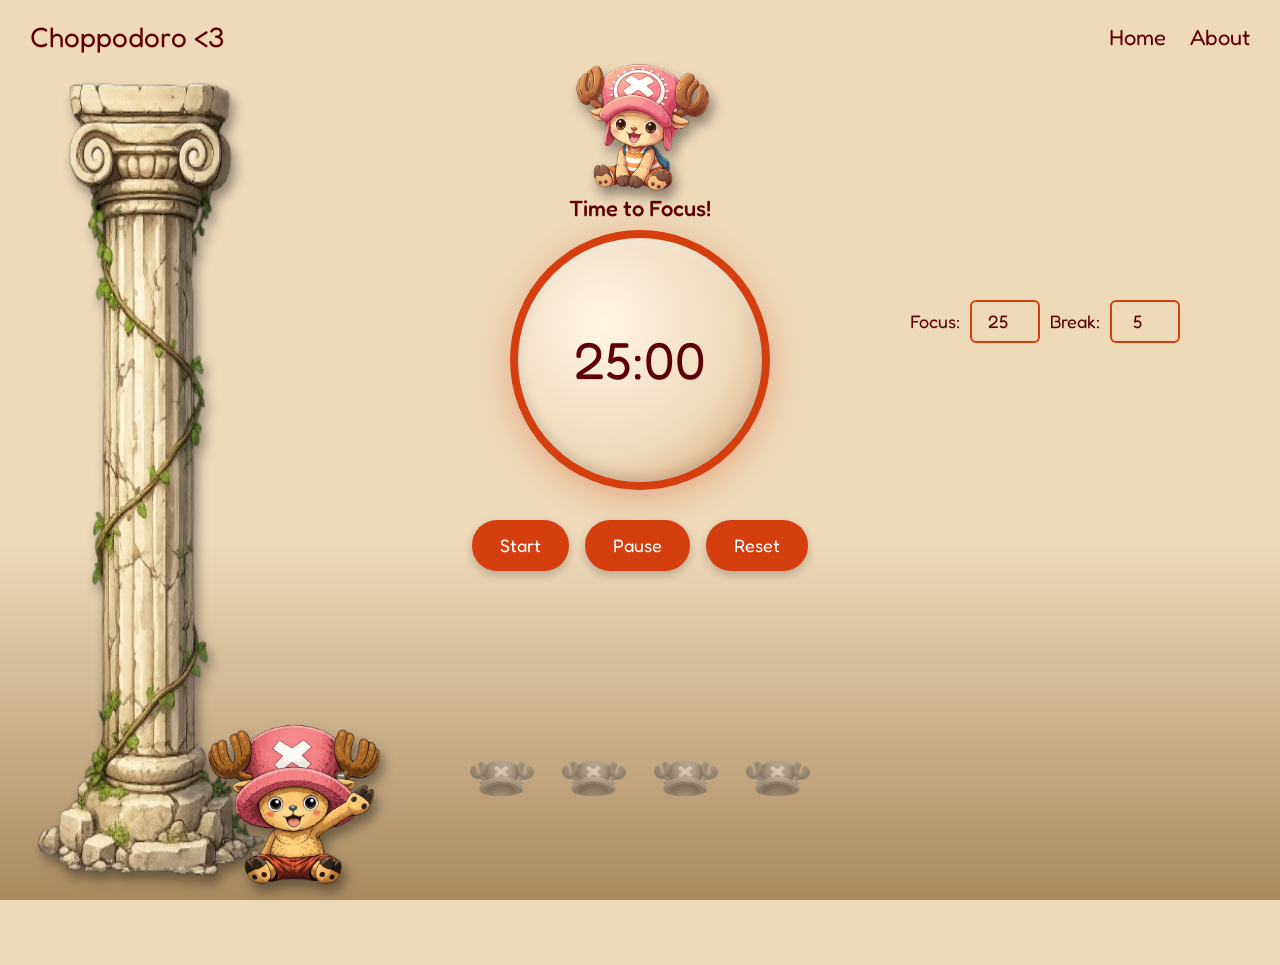
==== index.html @ 263a7dcc "initial commit -Choppodoro project" ====
<!DOCTYPE html>
<html>
<head>
  <title>Pomodoro Chopper</title>
  <link href="https://cdn.jsdelivr.net/npm/bootstrap@5.3.0/dist/css/bootstrap.min.css" rel="stylesheet">
  <link href="https://fonts.googleapis.com/css2?family=Fredoka+One&family=Nunito:wght@400;700&display=swap" rel="stylesheet">
  <link rel="stylesheet" href="index.css">
</head>
 
<body>
 
  <div id="leaves-container"></div>
 
  <div id="pillar">
    <img src="pillar.png">
  </div>
 
  <div id="choppertop">
    <img src="chopper1.png" id="chopperIdle">
  </div>

  <div id="inputs">
    <label for="work-duration">Focus:</label>
    <input type="number" id="work-duration" value="25" min="1">
    <label for="break-duration">Break:</label>
    <input type="number" id="break-duration" value="5" min="1">
  </div>
 
  <div id="message">
    <h2>Time to Focus!</h2>
  </div>
 
  <div id="timer">
    <div id="time">25:00</div>
  </div>
 
  <div id="controls">
    <button id="start">Start</button>
    <button id="pause">Pause</button>
    <button id="reset">Reset</button>
  </div>
 
  <div id="progress">
    <img src="hat.png">
    <img src="hat.png">
    <img src="hat.png">
    <img src="hat.png">
  </div>
 
  <div id="chopperBottom">
    <img src="wave.png">
  </div>
  
  <div id="navbar">
  <div id="brand">Choppodoro <3 </div>
  <div id="nav-links">
    <a href="index.html">Home</a>
    <a href="about.html">About</a>
  </div>
</div>
<script src="index.js"></script>
</body>
</html>
---- index.css ----
* {
  box-sizing: border-box;
}
 
body {
  margin: 0;
  font-family: 'Fredoka One', cursive;
  background: linear-gradient(to bottom,
    #EED9B9 60%,
    #c4a882 85%,
    #a8895e 100%);
  height: 100vh;
  overflow: hidden;
  position: relative;
}
 
/* ── leaves ── */
#leaves-container {
  position: fixed;
  top: 0;
  left: 0;
  width: 100%;
  height: 100%;
  pointer-events: none;
  z-index: 0;
  overflow: hidden;
}
 
.leaf {
  position: absolute;
  top: -40px;
  opacity: 0;
  animation: fall linear infinite;
}
 
@keyframes fall {
  0%   { top: -40px; opacity: 0;   transform: translateX(0px)  rotate(0deg);   }
  10%  {              opacity: 1;                                               }
  90%  {              opacity: 1;                                               }
  100% { top: 100vh;  opacity: 0;   transform: translateX(60px) rotate(360deg); }
}
 
/* ── pillar ── */
#pillar {
  position: absolute;
  left: -60px;
  bottom: -65px;
  width: 420px;
  height: 102%;
  z-index: 1;
}

#pillar img {
  width: 100%;
  height: 100%;
  object-fit: fill;
  display: block;
  mix-blend-mode: multiply;
  filter: drop-shadow(4px 8px 6px rgba(0,0,0,0.4));
}

/* ── top chopper (above timer) ── */
#choppertop {
  position: absolute;
  top: 30px;
  left: 50%;
  transform: translateX(-50%);
  z-index: 2;
}
 
#choppertop img {
  width: 140px;
  mix-blend-mode: multiply;
  filter: drop-shadow(4px 8px 6px rgba(0,0,0,0.4));
}
 
/* ── inputs top right ── */
#inputs {
  position: absolute;
  top: 300px;
  right: 100px;
  z-index: 10;
  color: #5E0006;
  font-size: 18px;
  display: flex;
  align-items: center;
  gap: 10px;
}
 
#inputs input {
  width: 70px;
  border: 2px solid #D53E0F;
  border-radius: 6px;
  padding: 6px 8px;
  background: #EED9B9;
  color: #5E0006;
  font-family: 'Fredoka One', cursive;
  font-size: 18px;
  text-align: center;
}
 
/* ── message ── */
#message {
  position: absolute;
  top: 195px;
  width: 100%;
  text-align: center;
  color: #5E0006;
  z-index: 2;
}
 
#message h2 {
  font-family: 'Fredoka One', cursive;
  font-size: 22px;
  margin: 0;
}
 
/* ── timer circle ── */
#timer {
  position: absolute;
  top: 230px;
  left: 50%;
  transform: translateX(-50%);
  width: 260px;
  height: 260px;
  border: 8px solid #D53E0F;
  border-radius: 50%;
  display: flex;
  justify-content: center;
  align-items: center;
  background: radial-gradient(circle at 35% 35%, #fff5e6, #EED9B9 60%, #d4956a);
  box-shadow:
    0 8px 32px rgba(213, 62, 15, 0.3),
    inset 0 -4px 12px rgba(0,0,0,0.15),
    inset 0 4px 8px rgba(255,255,255,0.4);
  z-index: 2;
}
 
#time {
  font-family: 'Fredoka One', cursive;
  font-size: 52px;
  color: #5E0006;
}
 
/* ── buttons ── */
#controls {
  position: absolute;
  top: 520px;
  left: 50%;
  transform: translateX(-50%);
  z-index: 10;
  display: flex;
  gap: 16px;
  white-space: nowrap;
}
 
button {
  background: #D53E0F;
  border: none;
  color: white;
  padding: 12px 28px;
  border-radius: 25px;
  font-family: 'Fredoka One', cursive;
  font-size: 18px;
  cursor: pointer;
  box-shadow: 0 4px 10px rgba(0,0,0,0.2);
  transition: background 0.2s, transform 0.1s;
}
 
button:hover {
  background: #9B0F06;
  transform: scale(1.05);
}
 
/* ── hat progress ── */
#progress {
  position: absolute;
  bottom: 60px;
  left: 50%;
  transform: translateX(-50%);
  z-index: 10;
  display: flex;
  gap: 12px;
  align-items: center;
}
 
#progress img {
  width: 80px;
  mix-blend-mode: multiply;
  filter: drop-shadow(2px 4px 4px rgba(0,0,0,0.3));
}
 
/* ── bottom chopper ── */
#chopperBottom {
  position: absolute;
  left: 200px;
  bottom: 0;
  z-index: 2;
}
 
#chopperBottom img {
  width: 190px;
  mix-blend-mode: multiply;
  filter: drop-shadow(4px 8px 6px rgba(0,0,0,0.4));
}

#navbar {
  position: absolute;
  top: 0;
  left: 0;
  width: 100%;
  display: flex;
  justify-content: space-between;
  align-items: center;
  padding: 16px 30px;
  z-index: 10;
}

#brand {
  font-family: 'Fredoka One', cursive;
  font-size: 28px;
  color: #5E0006;
}

#nav-links {
  display: flex;
  right: 30px;
  gap: 24px;
}

#nav-links a {
  font-family: 'Fredoka One', cursive;
  font-size: 22px;
  color: #5E0006;
  text-decoration: none;
}

#nav-links a:hover {
  color: #D53E0F;
}

#progress img {
  opacity: 0.4;
  filter: grayscale(100%);
  transition: all 0.5s ease;
}

@keyframes bounce {
  0%, 100% { transform: translateX(-50%) translateY(0px); }
  50%       { transform: translateX(-50%) translateY(-12px); }
}

@keyframes sway {
  0%   { transform: translateX(0px) rotate(0deg); }
  25%  { transform: translateX(15px) rotate(3deg); }
  75%  { transform: translateX(-15px) rotate(-3deg); }
  100% { transform: translateX(0px) rotate(0deg); }
}
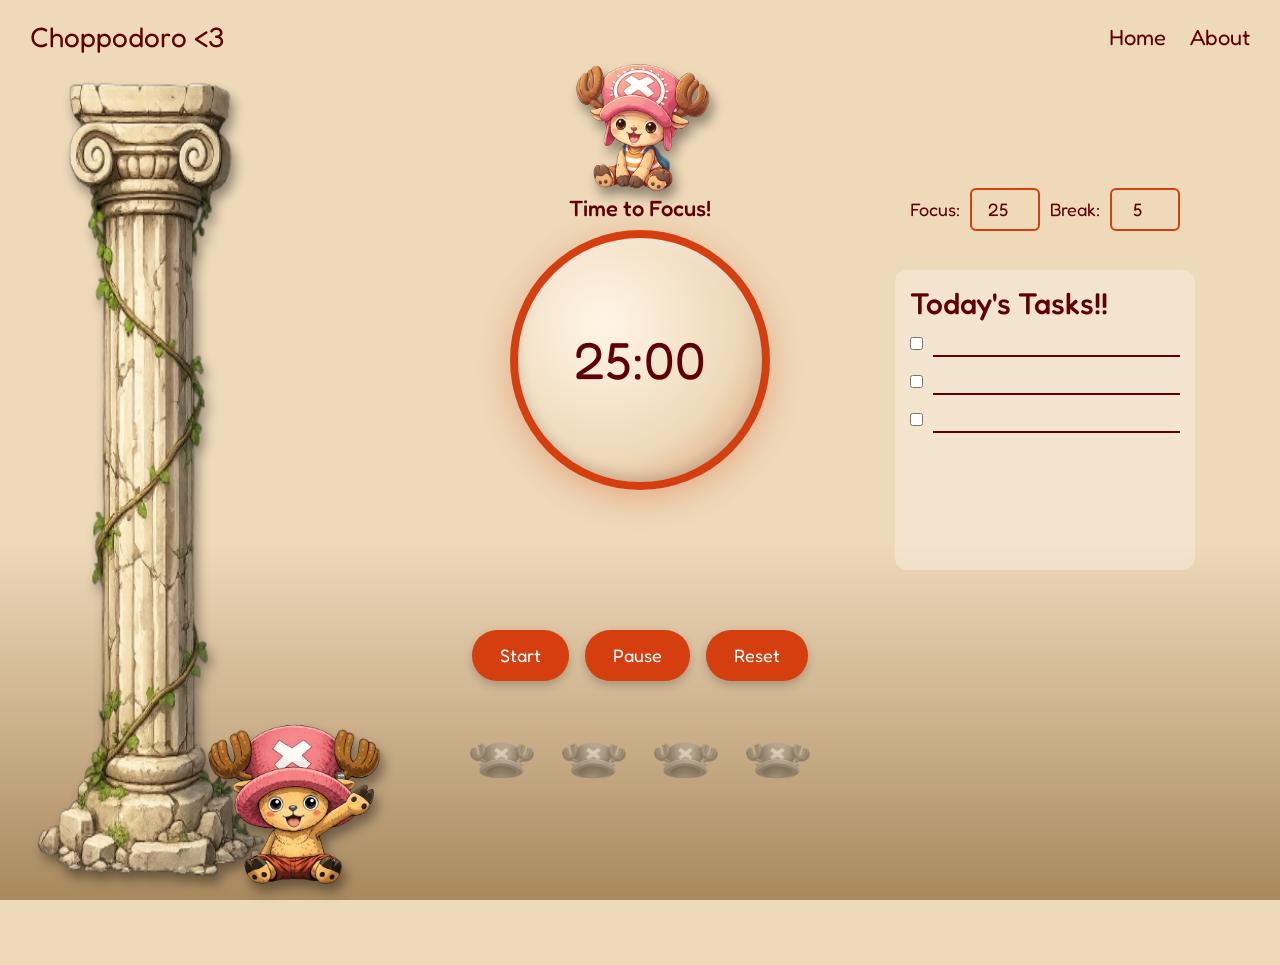
==== commit e140bca6: "added a to do list with overflow and saves tasks" ====
--- a/index.html
+++ b/index.html
@@ -1,7 +1,7 @@
 <!DOCTYPE html>
 <html>
 <head>
-  <title>Pomodoro Chopper</title>
+  <title>Choppodoro</title>
   <link href="https://cdn.jsdelivr.net/npm/bootstrap@5.3.0/dist/css/bootstrap.min.css" rel="stylesheet">
   <link href="https://fonts.googleapis.com/css2?family=Fredoka+One&family=Nunito:wght@400;700&display=swap" rel="stylesheet">
   <link rel="stylesheet" href="index.css">
@@ -50,6 +50,25 @@
   <div id="chopperBottom">
     <img src="wave.png">
   </div>
+
+<div id="todo-panel">
+  <h3>Today's Tasks!!</h3>
+
+  <div id="task-list">
+    <div class="task-row">
+     <input type="checkbox">
+     <input type="text" class="task-input">
+    </div>
+    <div class="task-row">
+     <input type="checkbox">
+     <input type="text" class="task-input">
+    </div>
+    <div class="task-row">
+     <input type="checkbox">
+     <input type="text" class="task-input">
+    </div>
+  </div>
+</div>
   
   <div id="navbar">
   <div id="brand">Choppodoro <3 </div>
@@ -57,7 +76,8 @@
     <a href="index.html">Home</a>
     <a href="about.html">About</a>
   </div>
-</div>
+  </div>
+  </div>
 <script src="index.js"></script>
 </body>
 </html>
--- a/index.css
+++ b/index.css
@@ -77,7 +77,7 @@
 /* ── inputs top right ── */
 #inputs {
   position: absolute;
-  top: 300px;
+  top: 188px;
   right: 100px;
   z-index: 10;
   color: #5E0006;
@@ -145,7 +145,7 @@
 /* ── buttons ── */
 #controls {
   position: absolute;
-  top: 520px;
+  top: 70%;
   left: 50%;
   transform: translateX(-50%);
   z-index: 10;
@@ -175,7 +175,7 @@
 /* ── hat progress ── */
 #progress {
   position: absolute;
-  bottom: 60px;
+  top: 78%;
   left: 50%;
   transform: translateX(-50%);
   z-index: 10;
@@ -255,4 +255,63 @@
   25%  { transform: translateX(15px) rotate(3deg); }
   75%  { transform: translateX(-15px) rotate(-3deg); }
   100% { transform: translateX(0px) rotate(0deg); }
-}+}
+
+h3 {
+  font-family: 'Fredoka One', cursive;
+  font-size: 30px;
+  color: #5E0006;
+  margin-bottom: 8px;
+}
+
+#todo-panel {
+  position: absolute;
+  right: 85px;
+  top: 270px;
+  width: 300px;
+  height: 300px;
+
+  overflow-y: auto;
+  overflow-x: hidden;
+
+  background: rgba(255,255,255,0.3);
+  backdrop-filter: blur(6px);
+
+  padding: 15px;
+  border-radius: 12px;
+}
+
+#task-list {
+  display: flex;
+  flex-direction: column;
+  gap: 10px;
+}
+
+.task-row {
+  display: flex;
+  align-items: center;
+  gap: 10px;
+}
+
+.task-input {
+  width: 260px;
+  border: none;
+  border-bottom: 2px solid #5E0006;
+  background: transparent;
+
+  font-family: 'Fredoka One', cursive;
+  font-size: 16px;
+
+  outline: none;
+}
+
+#checkbox {
+  width: 20px;
+  height: 20px;
+  border: 2px solid #5E0006;
+  border-radius: 4px;
+  background: transparent;
+  cursor: pointer;
+}
+
+
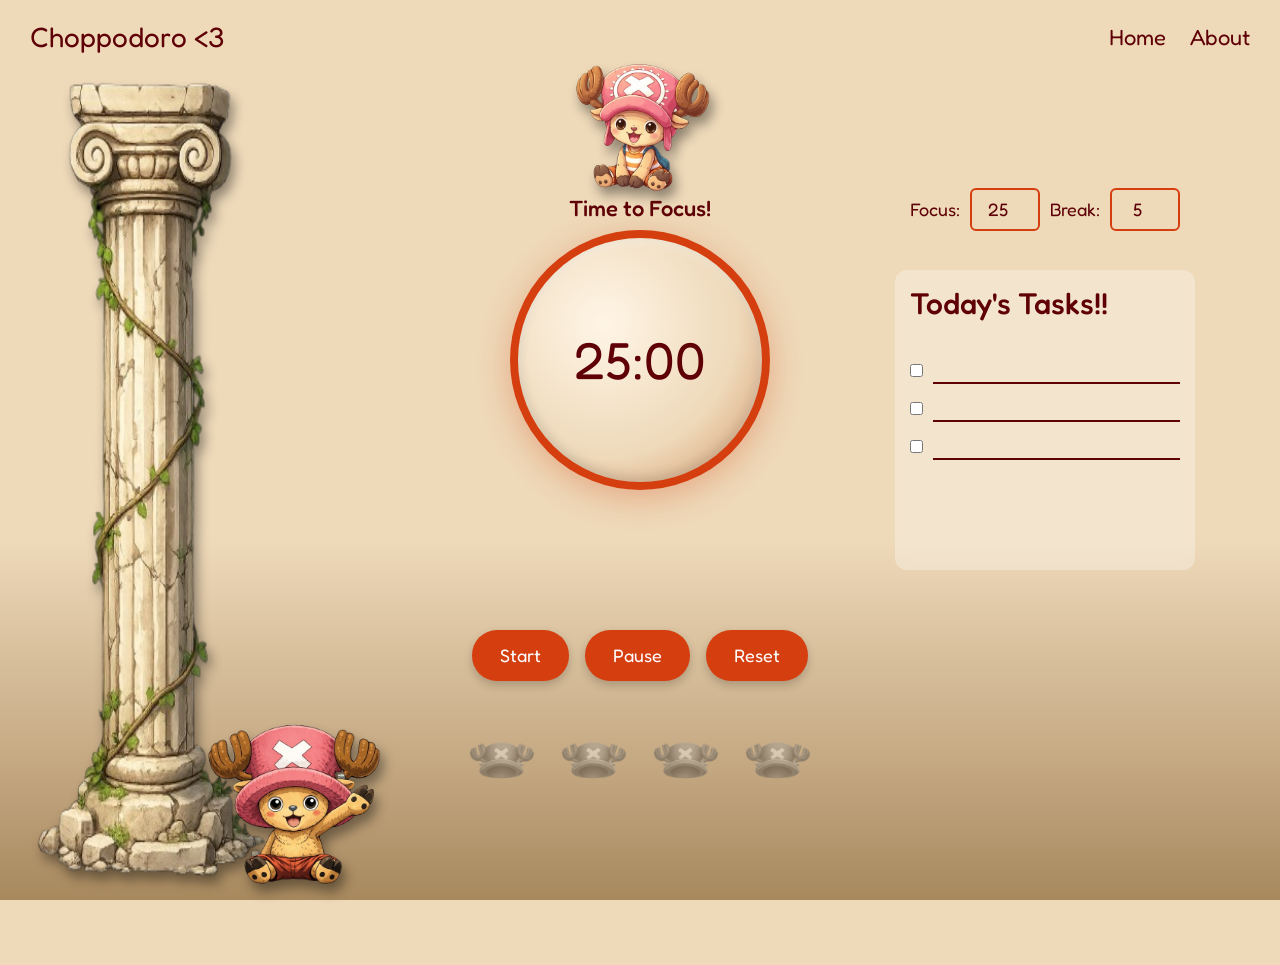
==== commit 2ccc814e: "added notifications" ====
--- a/index.html
+++ b/index.html
@@ -78,6 +78,7 @@
   </div>
   </div>
   </div>
+  <audio id="alarmSound" src="cutee.mp3"></audio>
 <script src="index.js"></script>
 </body>
 </html>
--- a/index.css
+++ b/index.css
@@ -261,7 +261,7 @@
   font-family: 'Fredoka One', cursive;
   font-size: 30px;
   color: #5E0006;
-  margin-bottom: 8px;
+  margin-bottom: 35px;
 }
 
 #todo-panel {
@@ -270,7 +270,6 @@
   top: 270px;
   width: 300px;
   height: 300px;
-
   overflow-y: auto;
   overflow-x: hidden;
 
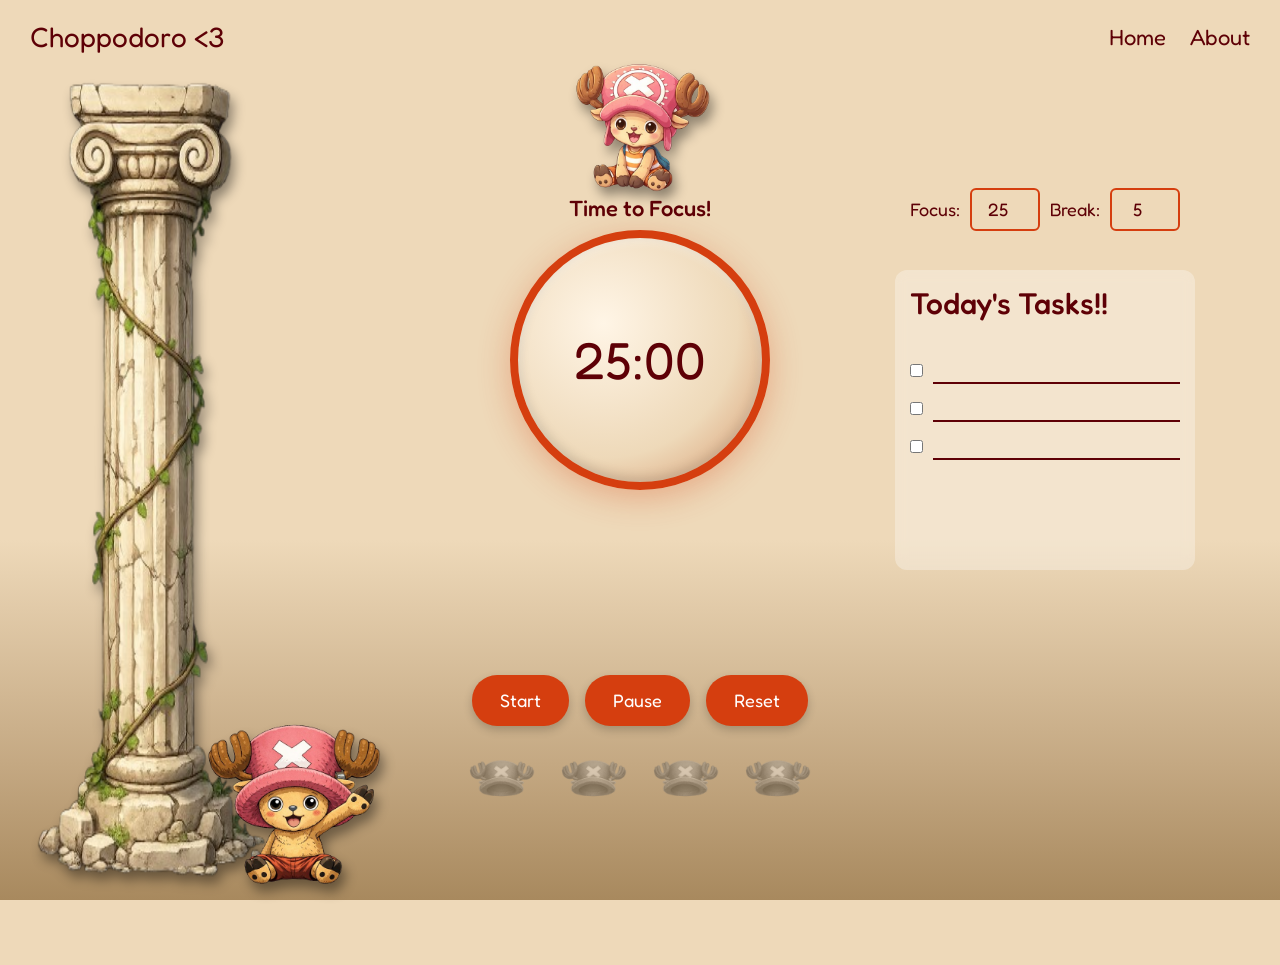
==== commit 6a583413: "edited alarm sound and made other changes" ====
--- a/index.html
+++ b/index.html
@@ -78,7 +78,7 @@
   </div>
   </div>
   </div>
-  <audio id="alarmSound" src="cutee.mp3"></audio>
+  <audio id="alarmSound" src="alarm.mp3"></audio>
 <script src="index.js"></script>
 </body>
 </html>
--- a/index.css
+++ b/index.css
@@ -145,7 +145,7 @@
 /* ── buttons ── */
 #controls {
   position: absolute;
-  top: 70%;
+  top: 75%;
   left: 50%;
   transform: translateX(-50%);
   z-index: 10;
@@ -175,7 +175,7 @@
 /* ── hat progress ── */
 #progress {
   position: absolute;
-  top: 78%;
+  top: 80%;
   left: 50%;
   transform: translateX(-50%);
   z-index: 10;
@@ -313,4 +313,9 @@
   cursor: pointer;
 }
 
-
+.task-row input[type="checkbox"]:checked + .task-input {
+  text-decoration: line-through;
+  opacity: 0.6;
+}
+
+
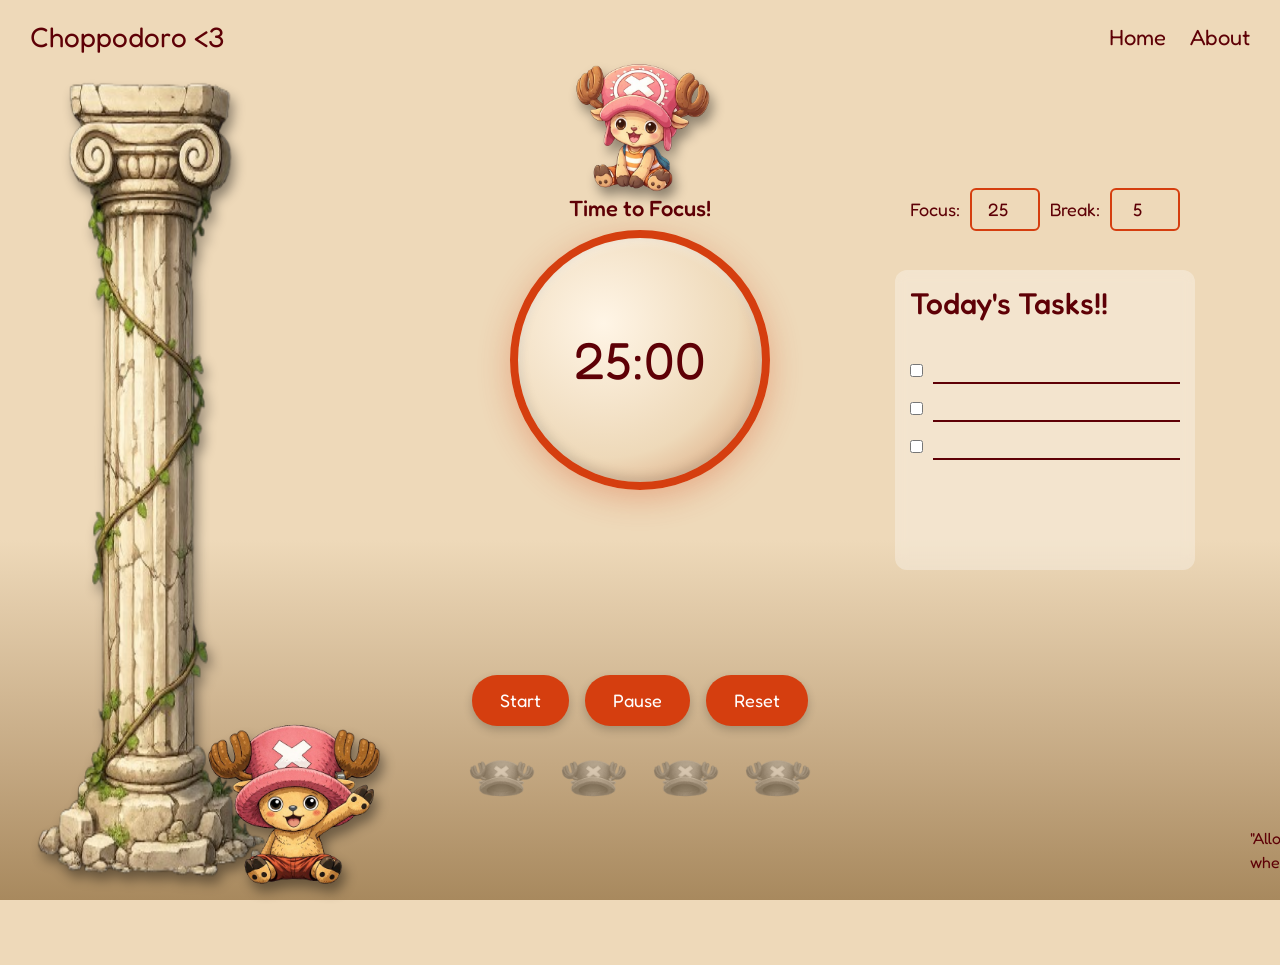
==== commit 4de83687: "alarm sound and popup notfications added" ====
--- a/index.html
+++ b/index.html
@@ -79,6 +79,7 @@
   </div>
   </div>
   <audio id="alarmSound" src="alarm.mp3"></audio>
+  <p id="perm">"Allow Notifications to notify you <br> when your sessions are complete!"</p>
 <script src="index.js"></script>
 </body>
 </html>
--- a/index.css
+++ b/index.css
@@ -318,4 +318,19 @@
   opacity: 0.6;
 }
 
-
+#perm {
+  position: absolute;
+  bottom: 10px;
+  width: 100%;
+  left: 1250px;
+  color: #5E0006;
+  z-index: 2;
+}
+ 
+#perm h2 {
+  font-family: 'Fredoka One', cursive;
+  font-size: 22px;
+  margin: 0;
+}
+
+
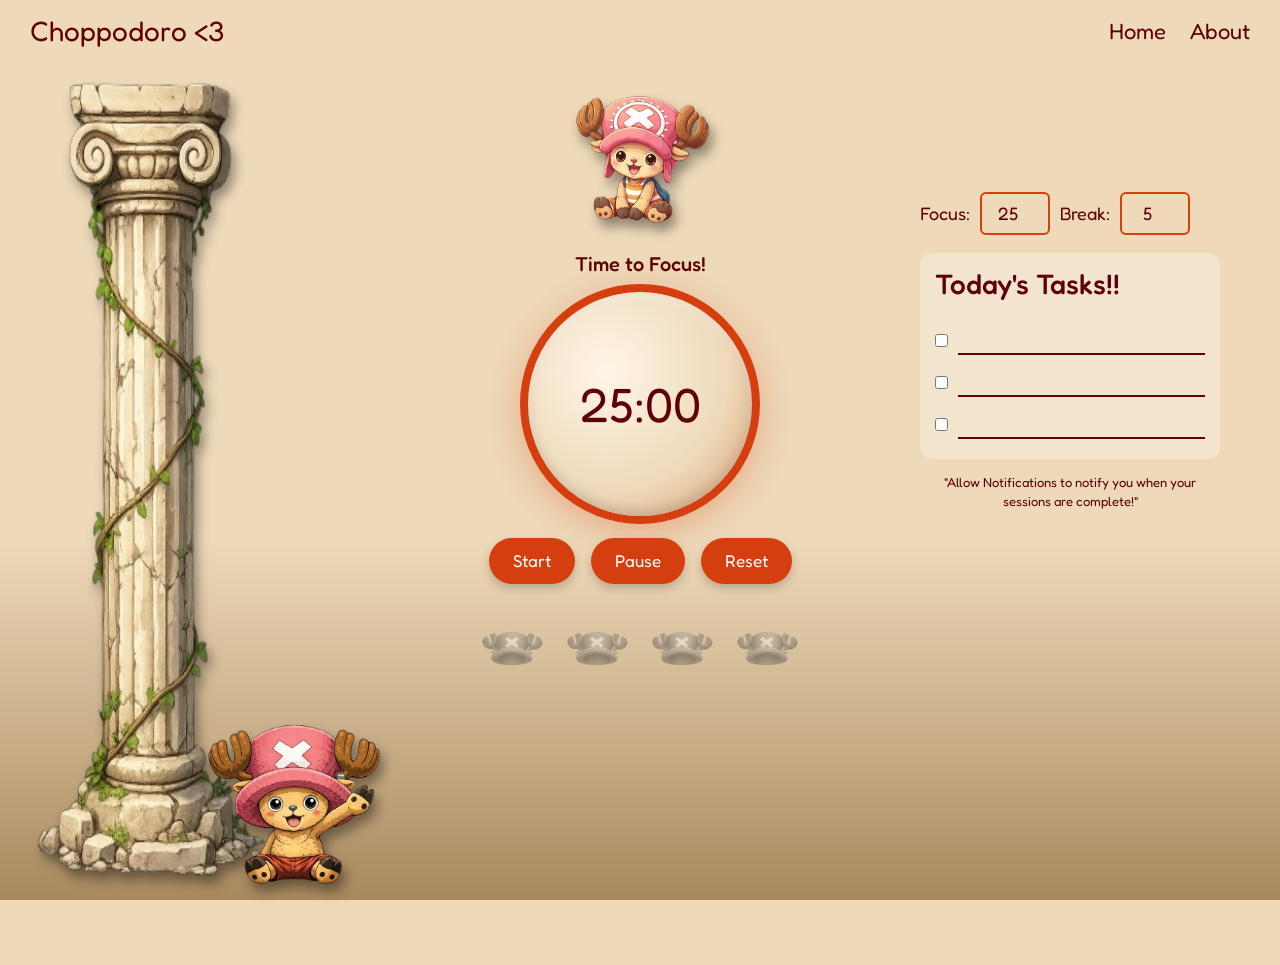
==== commit d078580e: "added responsive design" ====
--- a/index.html
+++ b/index.html
@@ -1,89 +1,86 @@
 <!DOCTYPE html>
-<html>
+<html lang="en">
 <head>
   <title>Choppodoro</title>
+  <meta name="viewport" content="width=device-width, initial-scale=1.0">
   <link href="https://cdn.jsdelivr.net/npm/bootstrap@5.3.0/dist/css/bootstrap.min.css" rel="stylesheet">
   <link href="https://fonts.googleapis.com/css2?family=Fredoka+One&family=Nunito:wght@400;700&display=swap" rel="stylesheet">
   <link rel="stylesheet" href="index.css">
 </head>
- 
+
 <body>
- 
+
   <div id="leaves-container"></div>
- 
-  <div id="pillar">
-    <img src="pillar.png">
-  </div>
- 
-  <div id="choppertop">
-    <img src="chopper1.png" id="chopperIdle">
+
+  <!-- Decorative: stays absolute on all sizes -->
+  <div id="pillar"><img src="pillar.png"></div>
+  <div id="chopperBottom"><img src="wave.png"></div>
+
+  <!-- Navbar -->
+  <nav id="navbar">
+    <div id="brand">Choppodoro &lt;3</div>
+    <div id="nav-links">
+      <a href="index.html">Home</a>
+      <a href="about.html">About</a>
+    </div>
+  </nav>
+
+  <!-- Main two-column layout -->
+  <div id="app">
+
+    <div id="center-col">
+      <div id="choppertop">
+        <img src="chopper1.png" id="chopperIdle">
+      </div>
+      <div id="message">
+        <h2>Time to Focus!</h2>
+      </div>
+      <div id="timer">
+        <div id="time">25:00</div>
+      </div>
+      <div id="controls">
+        <button id="start">Start</button>
+        <button id="pause">Pause</button>
+        <button id="reset">Reset</button>
+      </div>
+      <div id="progress">
+        <img src="hat.png">
+        <img src="hat.png">
+        <img src="hat.png">
+        <img src="hat.png">
+      </div>
+    </div>
+
+    <div id="right-col">
+      <div id="inputs">
+        <label for="work-duration">Focus:</label>
+        <input type="number" id="work-duration" value="25" min="1">
+        <label for="break-duration">Break:</label>
+        <input type="number" id="break-duration" value="5" min="1">
+      </div>
+      <div id="todo-panel">
+        <h3>Today's Tasks!!</h3>
+        <div id="task-list">
+          <div class="task-row">
+            <input type="checkbox">
+            <input type="text" class="task-input">
+          </div>
+          <div class="task-row">
+            <input type="checkbox">
+            <input type="text" class="task-input">
+          </div>
+          <div class="task-row">
+            <input type="checkbox">
+            <input type="text" class="task-input">
+          </div>
+        </div>
+      </div>
+      <p id="perm">"Allow Notifications to notify you when your sessions are complete!"</p>
+    </div>
+
   </div>
 
-  <div id="inputs">
-    <label for="work-duration">Focus:</label>
-    <input type="number" id="work-duration" value="25" min="1">
-    <label for="break-duration">Break:</label>
-    <input type="number" id="break-duration" value="5" min="1">
-  </div>
- 
-  <div id="message">
-    <h2>Time to Focus!</h2>
-  </div>
- 
-  <div id="timer">
-    <div id="time">25:00</div>
-  </div>
- 
-  <div id="controls">
-    <button id="start">Start</button>
-    <button id="pause">Pause</button>
-    <button id="reset">Reset</button>
-  </div>
- 
-  <div id="progress">
-    <img src="hat.png">
-    <img src="hat.png">
-    <img src="hat.png">
-    <img src="hat.png">
-  </div>
- 
-  <div id="chopperBottom">
-    <img src="wave.png">
-  </div>
-
-<div id="todo-panel">
-  <h3>Today's Tasks!!</h3>
-
-  <div id="task-list">
-    <div class="task-row">
-     <input type="checkbox">
-     <input type="text" class="task-input">
-    </div>
-    <div class="task-row">
-     <input type="checkbox">
-     <input type="text" class="task-input">
-    </div>
-    <div class="task-row">
-     <input type="checkbox">
-     <input type="text" class="task-input">
-    </div>
-  </div>
-</div>
-  
-  <div id="navbar">
-  <div id="brand">Choppodoro <3 </div>
-  <div id="nav-links">
-    <a href="index.html">Home</a>
-    <a href="about.html">About</a>
-  </div>
-  </div>
-  </div>
   <audio id="alarmSound" src="alarm.mp3"></audio>
-  <p id="perm">"Allow Notifications to notify you <br> when your sessions are complete!"</p>
-<script src="index.js"></script>
+  <script src="index.js"></script>
 </body>
 </html>
-
-
-
- 
--- a/index.css
+++ b/index.css
@@ -1,7 +1,7 @@
 * {
   box-sizing: border-box;
 }
- 
+
 body {
   margin: 0;
   font-family: 'Fredoka One', cursive;
@@ -9,38 +9,39 @@
     #EED9B9 60%,
     #c4a882 85%,
     #a8895e 100%);
+  min-height: 100vh;
   height: 100vh;
+  display: flex;
+  flex-direction: column;
+  position: relative;
   overflow: hidden;
-  position: relative;
-}
- 
-/* ── leaves ── */
+}
+
+/* ── Falling leaves ── */
 #leaves-container {
   position: fixed;
-  top: 0;
-  left: 0;
-  width: 100%;
-  height: 100%;
+  top: 0; left: 0;
+  width: 100%; height: 100%;
   pointer-events: none;
   z-index: 0;
   overflow: hidden;
 }
- 
+
 .leaf {
   position: absolute;
   top: -40px;
   opacity: 0;
   animation: fall linear infinite;
 }
- 
+
 @keyframes fall {
-  0%   { top: -40px; opacity: 0;   transform: translateX(0px)  rotate(0deg);   }
+  0%   { top: -40px; opacity: 0;  transform: translateX(0px)  rotate(0deg);   }
   10%  {              opacity: 1;                                               }
   90%  {              opacity: 1;                                               }
-  100% { top: 100vh;  opacity: 0;   transform: translateX(60px) rotate(360deg); }
-}
- 
-/* ── pillar ── */
+  100% { top: 100vh;  opacity: 0;  transform: translateX(60px) rotate(360deg); }
+}
+
+/* ── Pillar (always decorative / absolute) ── */
 #pillar {
   position: absolute;
   left: -60px;
@@ -48,45 +49,179 @@
   width: 420px;
   height: 102%;
   z-index: 1;
+  pointer-events: none;
 }
 
 #pillar img {
-  width: 100%;
-  height: 100%;
+  width: 100%; height: 100%;
   object-fit: fill;
   display: block;
   mix-blend-mode: multiply;
   filter: drop-shadow(4px 8px 6px rgba(0,0,0,0.4));
 }
 
-/* ── top chopper (above timer) ── */
-#choppertop {
-  position: absolute;
-  top: 30px;
-  left: 50%;
-  transform: translateX(-50%);
+/* ── Navbar ── */
+#navbar {
+  position: relative;
+  z-index: 10;
+  display: flex;
+  justify-content: space-between;
+  align-items: center;
+  padding: 10px 30px;
+  flex-shrink: 0;
+}
+
+#brand {
+  font-family: 'Fredoka One', cursive;
+  font-size: 28px;
+  color: #5E0006;
+}
+
+#nav-links { display: flex; gap: 24px; }
+
+#nav-links a {
+  font-family: 'Fredoka One', cursive;
+  font-size: 22px;
+  color: #5E0006;
+  text-decoration: none;
+}
+
+#nav-links a:hover { color: #D53E0F; }
+
+/* ══════════════════════════════════════════════
+   DESKTOP LAYOUT
+   Centre column is truly centred; right column
+   is position:absolute so it doesn't shift the
+   centre content.
+══════════════════════════════════════════════ */
+#app {
+  flex: 1;
+  position: relative;        /* right-col anchors to this */
+  display: flex;
+  justify-content: center;   /* centres center-col */
+  align-items: flex-start;
+  padding-bottom: 30px;
   z-index: 2;
 }
- 
+
+/* Centre column — truly centred */
+#center-col {
+  display: flex;
+  flex-direction: column;
+  align-items: center;
+}
+
 #choppertop img {
   width: 140px;
   mix-blend-mode: multiply;
   filter: drop-shadow(4px 8px 6px rgba(0,0,0,0.4));
 }
- 
-/* ── inputs top right ── */
+
+#message {
+  text-align: center;
+  color: #5E0006;
+  margin-top: -20px;
+}
+
+#message h2 {
+  font-family: 'Fredoka One', cursive;
+  font-size: 20px;
+  margin: 0;
+}
+
+#timer {
+  width: 240px;
+  height: 240px;
+  border: 8px solid #D53E0F;
+  border-radius: 50%;
+  display: flex;
+  justify-content: center;
+  align-items: center;
+  background: radial-gradient(circle at 35% 35%, #fff5e6, #EED9B9 60%, #d4956a);
+  box-shadow:
+    0 8px 32px rgba(213, 62, 15, 0.3),
+    inset 0 -4px 12px rgba(0,0,0,0.15),
+    inset 0 4px 8px rgba(255,255,255,0.4);
+  margin-top: 8px;
+}
+
+#time {
+  font-family: 'Fredoka One', cursive;
+  font-size: 48px;
+  color: #5E0006;
+}
+
+#controls {
+  display: flex;
+  gap: 16px;
+  margin-top: 14px;
+}
+
+button {
+  background: #D53E0F;
+  border: none;
+  color: white;
+  padding: 10px 24px;
+  border-radius: 25px;
+  font-family: 'Fredoka One', cursive;
+  font-size: 17px;
+  cursor: pointer;
+  box-shadow: 0 4px 10px rgba(0,0,0,0.2);
+  transition: background 0.2s, transform 0.1s;
+}
+
+button:hover {
+  background: #9B0F06;
+  transform: scale(1.05);
+}
+
+#progress {
+  display: flex;
+  gap: 10px;
+  align-items: center;
+  margin-top: 10px;
+}
+
+#progress img {
+  width: 75px;
+  mix-blend-mode: multiply;
+  opacity: 0.4;
+  filter: grayscale(100%);
+  transition: all 0.5s ease;
+}
+
+/* ── Bottom chopper: hidden by default, desktop only ── */
+#chopperBottom {
+  display: none;
+}
+
+#chopperBottom img {
+  width: 190px;
+  mix-blend-mode: multiply;
+  filter: drop-shadow(4px 8px 6px rgba(0,0,0,0.4));
+}
+
+/* Right column — absolutely positioned so it
+   doesn't push the centred timer sideways */
+#right-col {
+  position: absolute;
+  right: 60px;
+  top: 0;
+  width: 300px;
+  display: flex;
+  flex-direction: column;
+}
+
 #inputs {
-  position: absolute;
-  top: 188px;
-  right: 100px;
-  z-index: 10;
+  display: flex;
+  align-items: center;
+  gap: 10px;
   color: #5E0006;
   font-size: 18px;
-  display: flex;
-  align-items: center;
-  gap: 10px;
-}
- 
+  margin-bottom: 18px;
+  margin-top: 130px; /* aligns with message/timer area */
+}
+
 #inputs input {
   width: 70px;
   border: 2px solid #D53E0F;
@@ -98,219 +233,45 @@
   font-size: 18px;
   text-align: center;
 }
- 
-/* ── message ── */
-#message {
-  position: absolute;
-  top: 195px;
+
+#todo-panel {
   width: 100%;
-  text-align: center;
-  color: #5E0006;
-  z-index: 2;
-}
- 
-#message h2 {
-  font-family: 'Fredoka One', cursive;
-  font-size: 22px;
-  margin: 0;
-}
- 
-/* ── timer circle ── */
-#timer {
-  position: absolute;
-  top: 230px;
-  left: 50%;
-  transform: translateX(-50%);
-  width: 260px;
-  height: 260px;
-  border: 8px solid #D53E0F;
-  border-radius: 50%;
-  display: flex;
-  justify-content: center;
-  align-items: center;
-  background: radial-gradient(circle at 35% 35%, #fff5e6, #EED9B9 60%, #d4956a);
-  box-shadow:
-    0 8px 32px rgba(213, 62, 15, 0.3),
-    inset 0 -4px 12px rgba(0,0,0,0.15),
-    inset 0 4px 8px rgba(255,255,255,0.4);
-  z-index: 2;
-}
- 
-#time {
-  font-family: 'Fredoka One', cursive;
-  font-size: 52px;
-  color: #5E0006;
-}
- 
-/* ── buttons ── */
-#controls {
-  position: absolute;
-  top: 75%;
-  left: 50%;
-  transform: translateX(-50%);
-  z-index: 10;
-  display: flex;
-  gap: 16px;
-  white-space: nowrap;
-}
- 
-button {
-  background: #D53E0F;
-  border: none;
-  color: white;
-  padding: 12px 28px;
-  border-radius: 25px;
-  font-family: 'Fredoka One', cursive;
-  font-size: 18px;
-  cursor: pointer;
-  box-shadow: 0 4px 10px rgba(0,0,0,0.2);
-  transition: background 0.2s, transform 0.1s;
-}
- 
-button:hover {
-  background: #9B0F06;
-  transform: scale(1.05);
-}
- 
-/* ── hat progress ── */
-#progress {
-  position: absolute;
-  top: 80%;
-  left: 50%;
-  transform: translateX(-50%);
-  z-index: 10;
-  display: flex;
-  gap: 12px;
-  align-items: center;
-}
- 
-#progress img {
-  width: 80px;
-  mix-blend-mode: multiply;
-  filter: drop-shadow(2px 4px 4px rgba(0,0,0,0.3));
-}
- 
-/* ── bottom chopper ── */
-#chopperBottom {
-  position: absolute;
-  left: 200px;
-  bottom: 0;
-  z-index: 2;
-}
- 
-#chopperBottom img {
-  width: 190px;
-  mix-blend-mode: multiply;
-  filter: drop-shadow(4px 8px 6px rgba(0,0,0,0.4));
-}
-
-#navbar {
-  position: absolute;
-  top: 0;
-  left: 0;
-  width: 100%;
-  display: flex;
-  justify-content: space-between;
-  align-items: center;
-  padding: 16px 30px;
-  z-index: 10;
-}
-
-#brand {
-  font-family: 'Fredoka One', cursive;
-  font-size: 28px;
-  color: #5E0006;
-}
-
-#nav-links {
-  display: flex;
-  right: 30px;
-  gap: 24px;
-}
-
-#nav-links a {
-  font-family: 'Fredoka One', cursive;
-  font-size: 22px;
-  color: #5E0006;
-  text-decoration: none;
-}
-
-#nav-links a:hover {
-  color: #D53E0F;
-}
-
-#progress img {
-  opacity: 0.4;
-  filter: grayscale(100%);
-  transition: all 0.5s ease;
-}
-
-@keyframes bounce {
-  0%, 100% { transform: translateX(-50%) translateY(0px); }
-  50%       { transform: translateX(-50%) translateY(-12px); }
-}
-
-@keyframes sway {
-  0%   { transform: translateX(0px) rotate(0deg); }
-  25%  { transform: translateX(15px) rotate(3deg); }
-  75%  { transform: translateX(-15px) rotate(-3deg); }
-  100% { transform: translateX(0px) rotate(0deg); }
-}
-
-h3 {
-  font-family: 'Fredoka One', cursive;
-  font-size: 30px;
-  color: #5E0006;
-  margin-bottom: 35px;
-}
-
-#todo-panel {
-  position: absolute;
-  right: 85px;
-  top: 270px;
-  width: 300px;
-  height: 300px;
-  overflow-y: auto;
-  overflow-x: hidden;
-
   background: rgba(255,255,255,0.3);
   backdrop-filter: blur(6px);
-
-  padding: 15px;
+  padding: 15px 15px 20px;
   border-radius: 12px;
+  overflow-y: auto;
+  max-height: 310px;
+}
+
+h3 {
+  font-family: 'Fredoka One', cursive;
+  font-size: 28px;
+  color: #5E0006;
+  margin-bottom: 25px;
 }
 
 #task-list {
   display: flex;
   flex-direction: column;
+  gap: 14px;
+}
+
+.task-row {
+  display: flex;
+  align-items: center;
   gap: 10px;
 }
 
-.task-row {
-  display: flex;
-  align-items: center;
-  gap: 10px;
-}
-
 .task-input {
-  width: 260px;
+  flex: 1;
   border: none;
   border-bottom: 2px solid #5E0006;
   background: transparent;
-
   font-family: 'Fredoka One', cursive;
   font-size: 16px;
-
   outline: none;
-}
-
-#checkbox {
-  width: 20px;
-  height: 20px;
-  border: 2px solid #5E0006;
-  border-radius: 4px;
-  background: transparent;
-  cursor: pointer;
+  color: #5E0006;
 }
 
 .task-row input[type="checkbox"]:checked + .task-input {
@@ -319,18 +280,144 @@
 }
 
 #perm {
-  position: absolute;
-  bottom: 10px;
-  width: 100%;
-  left: 1250px;
-  color: #5E0006;
-  z-index: 2;
-}
- 
-#perm h2 {
-  font-family: 'Fredoka One', cursive;
-  font-size: 22px;
-  margin: 0;
-}
-
-
+  color: #5E0006;
+  font-size: 13px;
+  margin-top: 14px;
+  text-align: center;
+  line-height: 1.5;
+}
+
+/* ── Bottom chopper: only on wide desktop ── */
+@media (min-width: 1101px) {
+  #chopperBottom {
+    display: block;
+    position: absolute;
+    left: 200px;
+    bottom: 0;
+    z-index: 2;
+    pointer-events: none;
+  }
+}
+
+/* ── Chopper animations ── */
+@keyframes bounce {
+  0%, 100% { transform: translateY(0px);   }
+  50%       { transform: translateY(-12px); }
+}
+
+@keyframes sway {
+  0%   { transform: translateX(0px)   rotate(0deg);  }
+  25%  { transform: translateX(15px)  rotate(3deg);  }
+  75%  { transform: translateX(-15px) rotate(-3deg); }
+  100% { transform: translateX(0px)   rotate(0deg);  }
+}
+
+/* ═══════════════════════════════════════════════
+   TABLET  (769 – 1100 px)
+   Pillar hidden; right-col goes back into flow,
+   stacked below the centre content
+═══════════════════════════════════════════════ */
+@media (max-width: 1100px) and (min-width: 769px) {
+  body { height: auto; overflow: auto; }
+
+  #pillar { display: none; }
+
+  #app {
+    flex-direction: column;
+    align-items: center;
+    padding: 10px 30px 40px;
+  }
+
+  #right-col {
+    position: static;
+    width: min(90%, 380px);
+    margin-top: 24px;
+  }
+
+  #inputs {
+    margin-top: 0;
+    justify-content: center;
+  }
+
+  #timer { width: 240px; height: 240px; }
+  #time { font-size: 46px; }
+  #progress img { width: 62px; }
+  #todo-panel { max-height: none; }
+}
+
+/* ═══════════════════════════════════════════════
+   MOBILE  (≤ 768 px)
+   Single centred column, scrollable
+═══════════════════════════════════════════════ */
+@media (max-width: 768px) {
+  body { height: auto; overflow: auto; }
+
+  #pillar { display: none; }
+
+  #navbar { padding: 12px 20px; }
+  #brand { font-size: 22px; }
+  #nav-links { gap: 16px; }
+  #nav-links a { font-size: 18px; }
+
+  #app {
+    flex-direction: column;
+    align-items: center;
+    padding: 0 16px 40px;
+  }
+
+  #center-col { width: 100%; }
+
+  #choppertop img { width: 100px; }
+
+  #timer {
+    width: min(65vw, 230px);
+    height: min(65vw, 230px);
+    margin-top: 10px;
+  }
+
+  #time { font-size: clamp(28px, 9vw, 46px); }
+
+  #controls { gap: 10px; margin-top: 16px; }
+
+  button { font-size: 15px; padding: 10px 18px; }
+
+  #progress {
+    flex-wrap: wrap;
+    justify-content: center;
+    margin-top: 12px;
+  }
+
+  #progress img { width: clamp(44px, 11vw, 60px); }
+
+  #chopperBottom img { width: 130px; }
+
+  /* Right col: back in flow, centred card */
+  #right-col {
+    position: static;
+    width: 100%;
+    max-width: 360px;
+    margin-top: 24px;
+  }
+
+  #inputs {
+    margin-top: 0;
+    justify-content: center;
+    font-size: 16px;
+    margin-bottom: 16px;
+  }
+
+  #inputs input { width: 58px; font-size: 16px; }
+
+  #todo-panel { max-height: none; }
+
+  h3 { font-size: 24px; margin-bottom: 18px; }
+
+  .task-input { font-size: 16px; }
+
+  .task-row input[type="checkbox"] {
+    transform: scale(1.3);
+    flex-shrink: 0;
+  }
+
+  #perm { font-size: 13px; margin-top: 12px; }
+}
